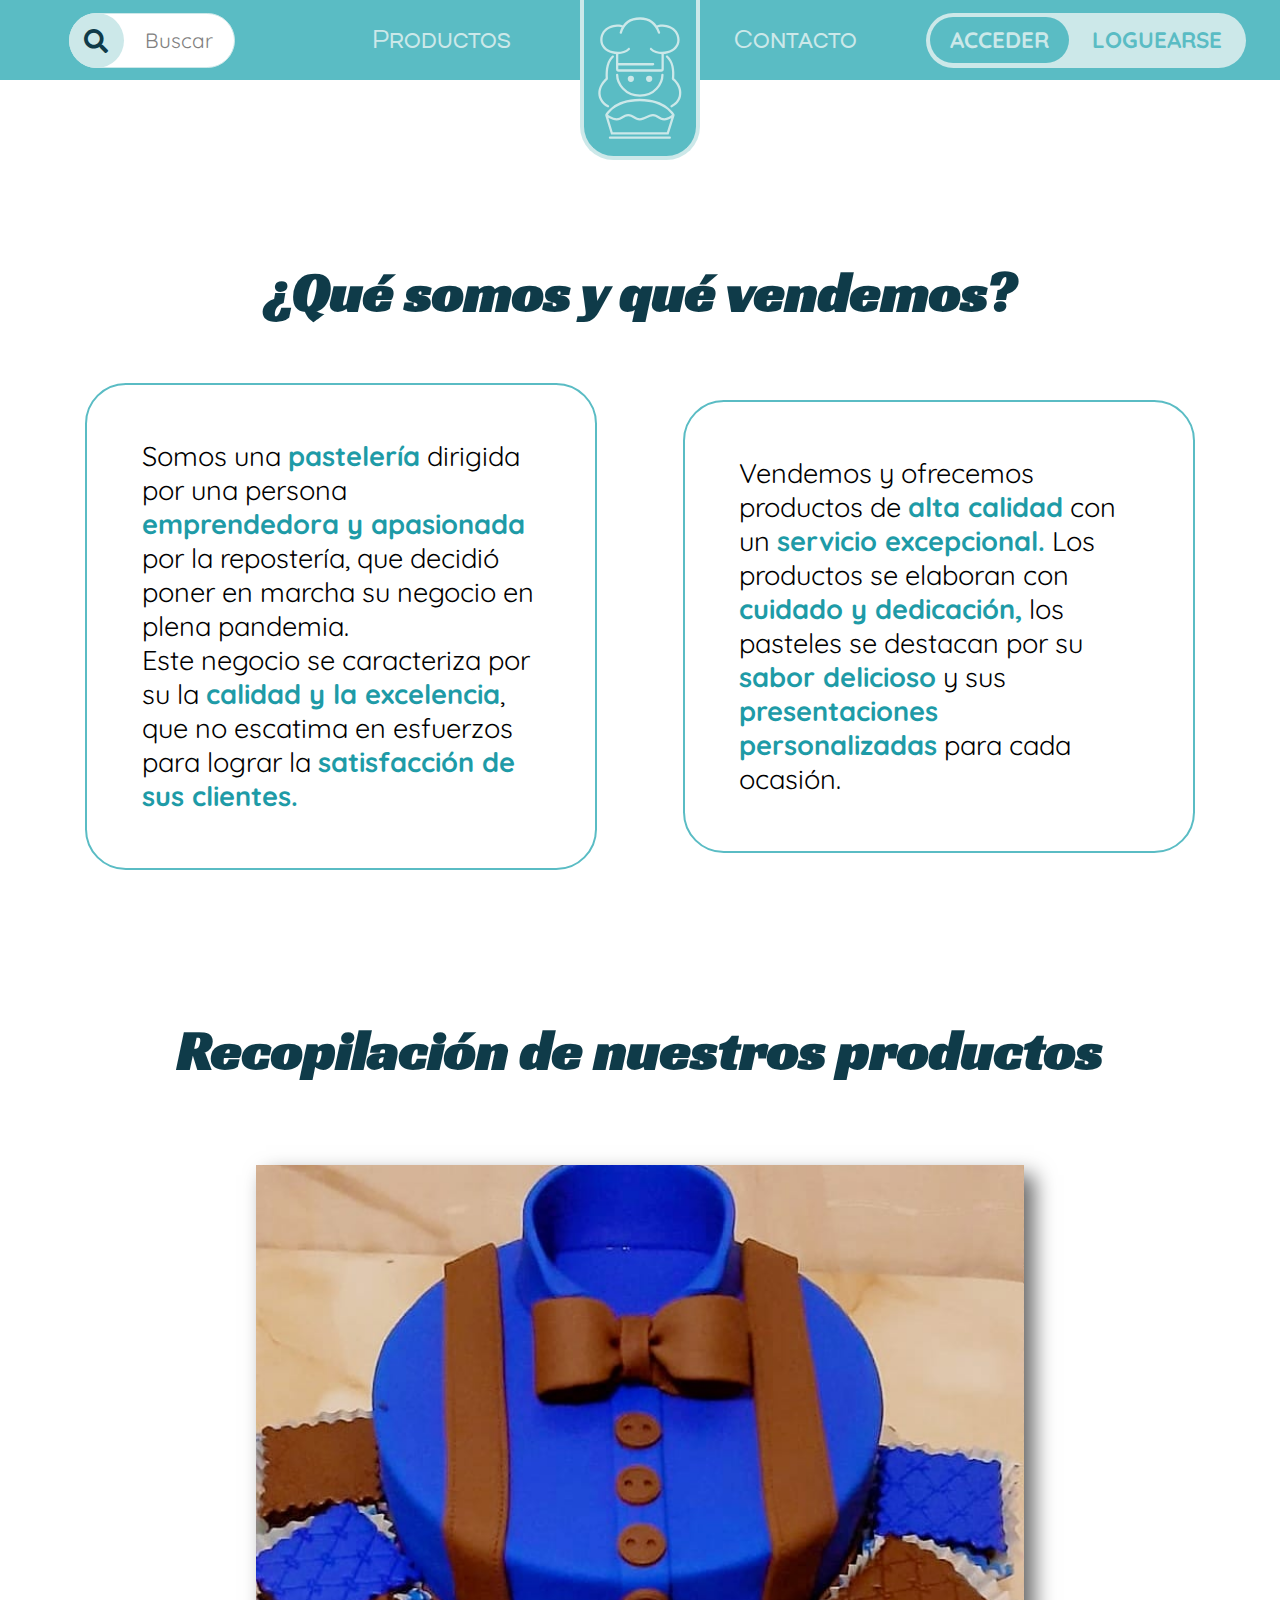
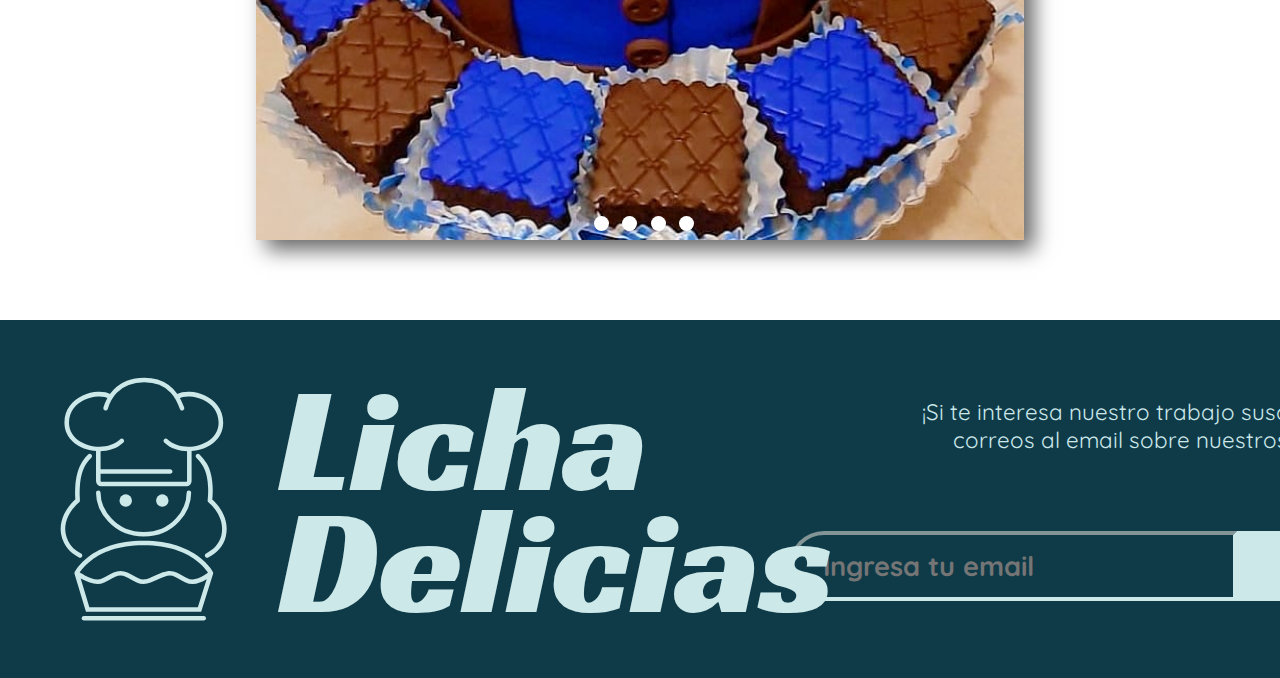
==== index.html @ 84391e74 "Se agrega el Proyecto" ====
<!DOCTYPE html>
<html>
<head>
	<meta charset="utf-8">
    <meta http-equiv="X-UA-Compatible" content="IE=edge">	
    <meta name="viewport" content="width=device-width, initial-scale=1.0">
    <title>Licha Delicias</title>
	<link rel="stylesheet" type="text/css" href="style.css">
    <link rel="preconnect" href="https://fonts.googleapis.com">
    <link rel="preconnect" href="https://fonts.gstatic.com" crossorigin>
    <link href="https://fonts.googleapis.com/css2?family=Questrial&family=Quicksand:wght@300&family=Racing+Sans+One&display=swap" rel="stylesheet">
    <link rel="stylesheet" href="https://use.fontawesome.com/releases/v5.6.3/css/all.css">
    <link rel="icon" type="image/png" href="logo.ico">
</head>

<body>

	<header>
		<nav>
            <div class="buscador">
                <input type="text" placeholder="Buscar">
                <div class="btn">
                    <i class="fa fa-search"></i>
                </div>
            </div>
            <a href="productos.html">Productos</a>
		</nav>
		
        <a href="index.html">
		    <div class="cont-logo">
                <img src="logo.svg">
            </div>
        </a>
		
		<nav>
			<a href="contacto.html">Contacto</a>
            <div id="user">
                <button class="acc">ACCEDER</button>
                <button class="log">LOGUEARSE</button>
            </div>
		</nav>		
	</header>





    <main>
        <section id="a-bloque">
            <h2>¿Qué somos y qué vendemos?</h2>
            
            <div class="ab-p">

                <div class="a-p">
                    <p>Somos una <span class="color-acento">pastelería</span> dirigida por una persona <span class="color-acento">emprendedora y apasionada</span> por la repostería, que decidió poner en marcha su negocio en plena pandemia.<br>Este negocio se caracteriza por su la <span class="color-acento">calidad y la excelencia</span>, que no escatima en esfuerzos para lograr la <span class="color-acento">satisfacción de sus clientes.</span></p>
                </div>
                <div class="b-p">
                    <p>Vendemos y ofrecemos productos de <span class="color-acento">alta calidad</span> con un <span class="color-acento">servicio excepcional.</span> Los productos se elaboran con <span class="color-acento">cuidado y dedicación,</span> los pasteles se destacan por su <span class="color-acento">sabor delicioso</span> y sus <span class="color-acento">presentaciones personalizadas</span> para cada ocasión.</p>
                </div>
            </div>

        </section>
    </main>

    <h2>Recopilación de nuestros productos</h2>

    <section class="container">
        <div class="wrapper">
            <div class="wrapper-holder">
                <div id="slider-img-1"></div>
                <div id="slider-img-2"></div>
                <div id="slider-img-3"></div>
                <div id="slider-img-4"></div>
            </div>
        </div>
        <div class="button-holder">
            <a href="#slider-img-1" class="button"></a>
            <a href="#slider-img-2" class="button"></a>
            <a href="#slider-img-3" class="button"></a>
            <a href="#slider-img-4" class="button"></a>
        </div>
    </section>


    <footer>
        <div class="foot-left">
            <img src="logo.svg">
            <p>Licha<br>Delicias</p>
        </div>


        <div class="foot_right">
            <p>¡Si te interesa nuestro trabajo suscríbete y te llegarán<br>correos al email sobre nuestros nuevos productos!</p>
           
            <div class="foot-sub">
                <form action="">
                    <input type="text" placeholder="Ingresa tu email"> 
                    <button type="submit">Suscribirse</button>
                </form>
            </div>
        </div>
        

    </footer>




</body>
</html>
---- style.css ----
*{
    margin: 0;
    padding: 0;
    box-sizing: border-box;
    font-family: Quicksand;

}

.color-acento{
    color:#1e9ba7;
    font-weight: bold;
}

header{
	height: 10em;
	width: 100%;
    margin-bottom: 6em;
    display: flex;
}

nav{
    height: 5em;
    width: 59em;
    display: flex;
    justify-content: space-around;
    align-items: center;
    background: #5ABCC4;
    position: relative;
}

nav a{
    text-decoration: none;
    color: #CCE8E9;
    font-family: Questrial;
    font-size: 1.7em;
    font-variant: small-caps;
}

nav a:hover{
    color: #0F3B49;
    font-weight: bold;

}

header #user{
    height: 55px;
    width: 20em;
    border-radius: 30px;
    background: #CCE8E9;
    display: flex;
    justify-content: space-between;
    align-items: center;
}

header .acc{
    border-radius: 30px;
    font-weight: bold;
    border-style: none;
    background: #5ABCC4;
    color: #CCE8E9;
    font-size: 1.4em;
    margin-left: 4px;
    padding: 9px 20px;
    cursor: pointer;
}

header .log{
    border-radius: 30px;
    font-weight: bold;
    border-style: none;
    background: none;
    color: #5ABCC4;
    font-size: 1.4em;
    margin-right: 4px;
    padding: 9px 20px;
    cursor: pointer;
}

header .acc:hover{
    background-color: #0F3B49;
}

header .log:hover{
    background-color: #0F3B49;
    color: #CCE8E9;
}


.buscador{
    height: 5em;
    display: flex;
    align-items: center;
}

.buscador input{
    position: relative;
    outline: none;
    box-sizing: border-box;
    height: 55px;
    width: 8em;
    padding: 0 20px 0 75px;
    color: #000;
    border-radius: 50px;
    font-size: 1.3em;
    border: 1px solid #CCE8E9;
    transition: all .7s ease;
}

.buscador ::placeholder{
    color: gray;
}

.buscador .btn{
    position: absolute;
    width: 55px;
    height: 55px;
    background: #CCE8E9;
    border-radius: 50%;
    text-align: center;
    cursor: pointer;
    transition: .5s;
}

.buscador .btn i{
    font-size: 1.5em;
    color: #0F3B49;
    line-height: 57px;
    transition: all .7s ease;
}

.buscador:hover input{
    width: 15em;
}

.buscador:hover i{
    transform: rotate(-360deg);
}

.buscador .btn:hover{
    background: #0F3B49;
}

.buscador .btn i:hover{
    color: #CCE8E9;
}

.cont-logo{
	height: 10em;
	width: 7.5em;
    display: flex;
	background: #5ABCC4;
	border-left: 0.25em solid #CCE8E9;
    border-right: 0.25em solid #CCE8E9;
	border-bottom: 0.25em solid #CCE8E9;
    align-items: center;
    justify-content: center;
	border-bottom-left-radius: 2.1em;
	border-bottom-right-radius: 2.1em;
	position: relative;
}

.cont-logo img{
	width: 5.5em;
}



footer{
    background-color: #0F3B49;
    padding-left: 3.5em;
    padding-right: 3.5em;
    align-items: center;
    justify-content: space-between;
    display: flex;
}

.foot-left{
    display: flex;
    width: 41em;
    align-items: center;
}

.foot-left img{
    width: 11em;
}

.foot-left p{
    color: rgb(204, 232, 233);
    font-family: "Racing Sans One";
    font-size: 9.5rem;
    line-height: 0.8;
    position: relative;
    left: 0.3em;
}

footer .foot_right{
    justify-content: center;
    align-items: center;
    flex-direction: column;
  
}

footer .foot_right p{
    text-align: right;
    font-size: 1.4em;
    color: #CCE8E9;
    position: relative;
    padding-top: 3.5em;
}

.foot-sub{
    padding: 4.8em;
    padding-right: 0;
}

footer form{
    width: 700px;
    height: 70px;
    display: flex;
}

footer form input{
    flex: 1;
    outline: none;
    border-width: 4px;
    border-color: #CCE8E9;
    background-color: #0F3B49;
    border-top-left-radius: 50px;
    border-bottom-left-radius: 50px;
    text-align: left;
    padding-left: 30px;
    font-size: 1.7em;
    font-weight: bold;
    color: white;
}

footer form button{
    background-color: #CCE8E9;
    border-top-right-radius: 50px;
    border-bottom-right-radius: 50px;
    padding: 10px 50px;
    border: none;
    outline: none;
    color: #0F3B49;
    font-size: 1.7em;
    font-weight: bold;
    letter-spacing: 1px;
    cursor: pointer;
}








#a-bloque{
    align-items: center;
}

h2{
    width: 100%;
    font-family: Racing Sans One;
    font-size: 3.5em;
    color: #0F3B49;
    text-align: center;
    margin-bottom: 1em;
}

#a-bloque .ab-p{
    width: 100%;
    display: flex;
    padding-bottom: 9em;
    align-items: center;
    justify-content: space-evenly;
}

#a-bloque .a-p{
    font-size: 1.7em;
    width: 40%;
    border: 0.1em solid #5ABCC4;
    border-radius: 1.5em;
    padding: 2em;
    height: auto;
}

#a-bloque .b-p{
    font-size: 1.7em;
    width: 40%;
    height: auto;
    border: 0.1em solid #5ABCC4;
    border-radius: 1.5em;
    padding: 2em;
    float: right;
}

.container{
    position: relative;
}

.container .wrapper{
    width: 60vw;
    height: 75vh;
    box-shadow: 10px 10px 20px  rgba(0,0,0,0.6);
    margin: 5rem auto;
    overflow: hidden;
}

.container .wrapper-holder{
    display:grid;
    grid-template-columns: repeat(4,100%);
    height: 100%;
    width: 100%;
    animation: slider 30s ease-in-out infinite alternate;
}

.button:hover{
    box-shadow: 0px 0px 7px 4px rgba(34, 51, 211, 0.781);
}

.container #slider-img-1{
    background-image: url(/img-svg/01.jpg);
    background-position: center;
    background-repeat: no-repeat;
    background-size: cover;
}

.container #slider-img-2{
    background-image: url(/img-svg/02.jpg);
    background-position: center;
    background-repeat: no-repeat;
    background-size: cover;
}
.container #slider-img-3{
    background-image: url(/img-svg/03.jpg);
    background-position: center;
    background-repeat: no-repeat;
    background-size: cover;
}
.container #slider-img-4{
    background-image: url(/img-svg/04.jpg);
    background-position: center;
    background-repeat: no-repeat;
    background-size: cover;
}

.container .button-holder .button{
    background-color: rgb(255, 255, 255);
    width: 15px;
    height: 15px;
    border-radius: 15px;
    display: inline-block;
    margin: .3rem;
}

.container .button-holder{
    position: absolute;
    left: 46%;
    bottom: 0%;
}

@keyframes slider{
    0%{transform: translateX(0%);}
    10%{transform: translateX(-100%);}
    20%{transform: translateX(-100%);}
    30%{transform: translateX(-200%);}
    40%{transform: translateX(-200%);}
    50%{transform: translateX(-200%);}
    60%{transform: translateX(-300%);}
    70%{transform: translateX(-300%);}
    80%{transform: translateX(-300%);}
    90%{transform: translateX(0%);}
    100%{transform: translateX(0%);}

}


#box {
    background-color: #5abbc47c; 
    display: flex;
    justify-content: center;
    text-align: center;
    flex-direction: column;
    padding: 5vh;
}

#box .container{
    justify-content: space-between;
    gap: 10vh;
    flex-direction: row;
    justify-content: center;
    display: flex;
    padding: 5vh;
}

.logo-c{
    border-radius: 20vh;
    background-color:white;
    width: 20vh;
    height: 20vh;
    align-items: center;
    justify-content: center;
    display: flex;
    border-style: dashed;
    border-color: rgb(111, 154, 190);
}

.logo-c img{
    width: 10vh;
    filter: invert(75%) sepia(18%) saturate(6353%) hue-rotate(187deg) brightness(88%) contrast(88%);
}

.text-c a{
    background-color: white;
    border-radius: 3vh;
    width: auto;
    padding-inline: 4.5vh;
    padding-top: 2.3vh;
    height: 10vh;
    text-align: center;
    color: #0F3B49;
    display: flex;
    font-size: 2.3em;
    margin: 4vh;
 }
 

#pagos{
    flex-direction: column;
    align-items: center;
    justify-content: center;
    display: flex;
    padding: 8vh;
}

#pagos .a-p{
    font-size: 3.6vh;   
    width: 100vh;
    border: 0.10em solid #5ABCC4;
    border-radius: 1.5em;
    padding: 2em;
    height: auto;
    margin: 5vh;
}

#pagos .a-p img{
    width: 10vh;
}

#pagos .container{
    flex-direction: row;
    display: flex;
    justify-content: center;
    gap: 10vh;
}

.yape{
    flex-direction: column;
    display: flex;
    justify-content: center;
    align-items: center;
}

.logoyape{
    width: 12vh;
}

#productos{
    display: flex;
    flex-direction: column;
    align-items: center;
    justify-content: center;
}


#productos .a-p{
    font-size: 3.6vh;   
    width: 100vh;
    border: 0.10em solid #5ABCC4;
    border-radius: 1.5em;
    padding: 2em;
    height: auto;
    margin: 5vh;
}

#productos .container{
    background-color: #5abbc481;
    padding: 10vh;
    height: auto;
    width: 180vh;
    flex-direction: column;
    display: flex;
    border-radius: 4vh;
    margin: 10vh;
}

#productos .producto{
    flex-direction: row;
    display: flex;
    margin: 4vh;
    gap: 4vh;
}

#productos img{
    width: 60vh;
    border-radius: 4vh;
    box-shadow: 10px 10px 20px  rgba(0,0,0,0.6);
}

.producto-t{
    background-color: white;
    justify-content: center;
    align-items: center;
    display: flex;
    padding:5vh;
    text-align: center;
    border-radius: 4vh;
    box-shadow: 10px 10px 20px  rgba(0,0,0,0.6);
    width:100vh;
}

.producto-t p{
    font-size:8vh ;
}

#productos button{
    font-size: 5vh;
    padding: 2vh;
    background-color: #71b5ca;
    color: white;
    border-radius: 4vh;
    border-width: 0;
    margin-top: 8vh;
}

#productos button:hover{
    background-color: #0f3b4988;
}
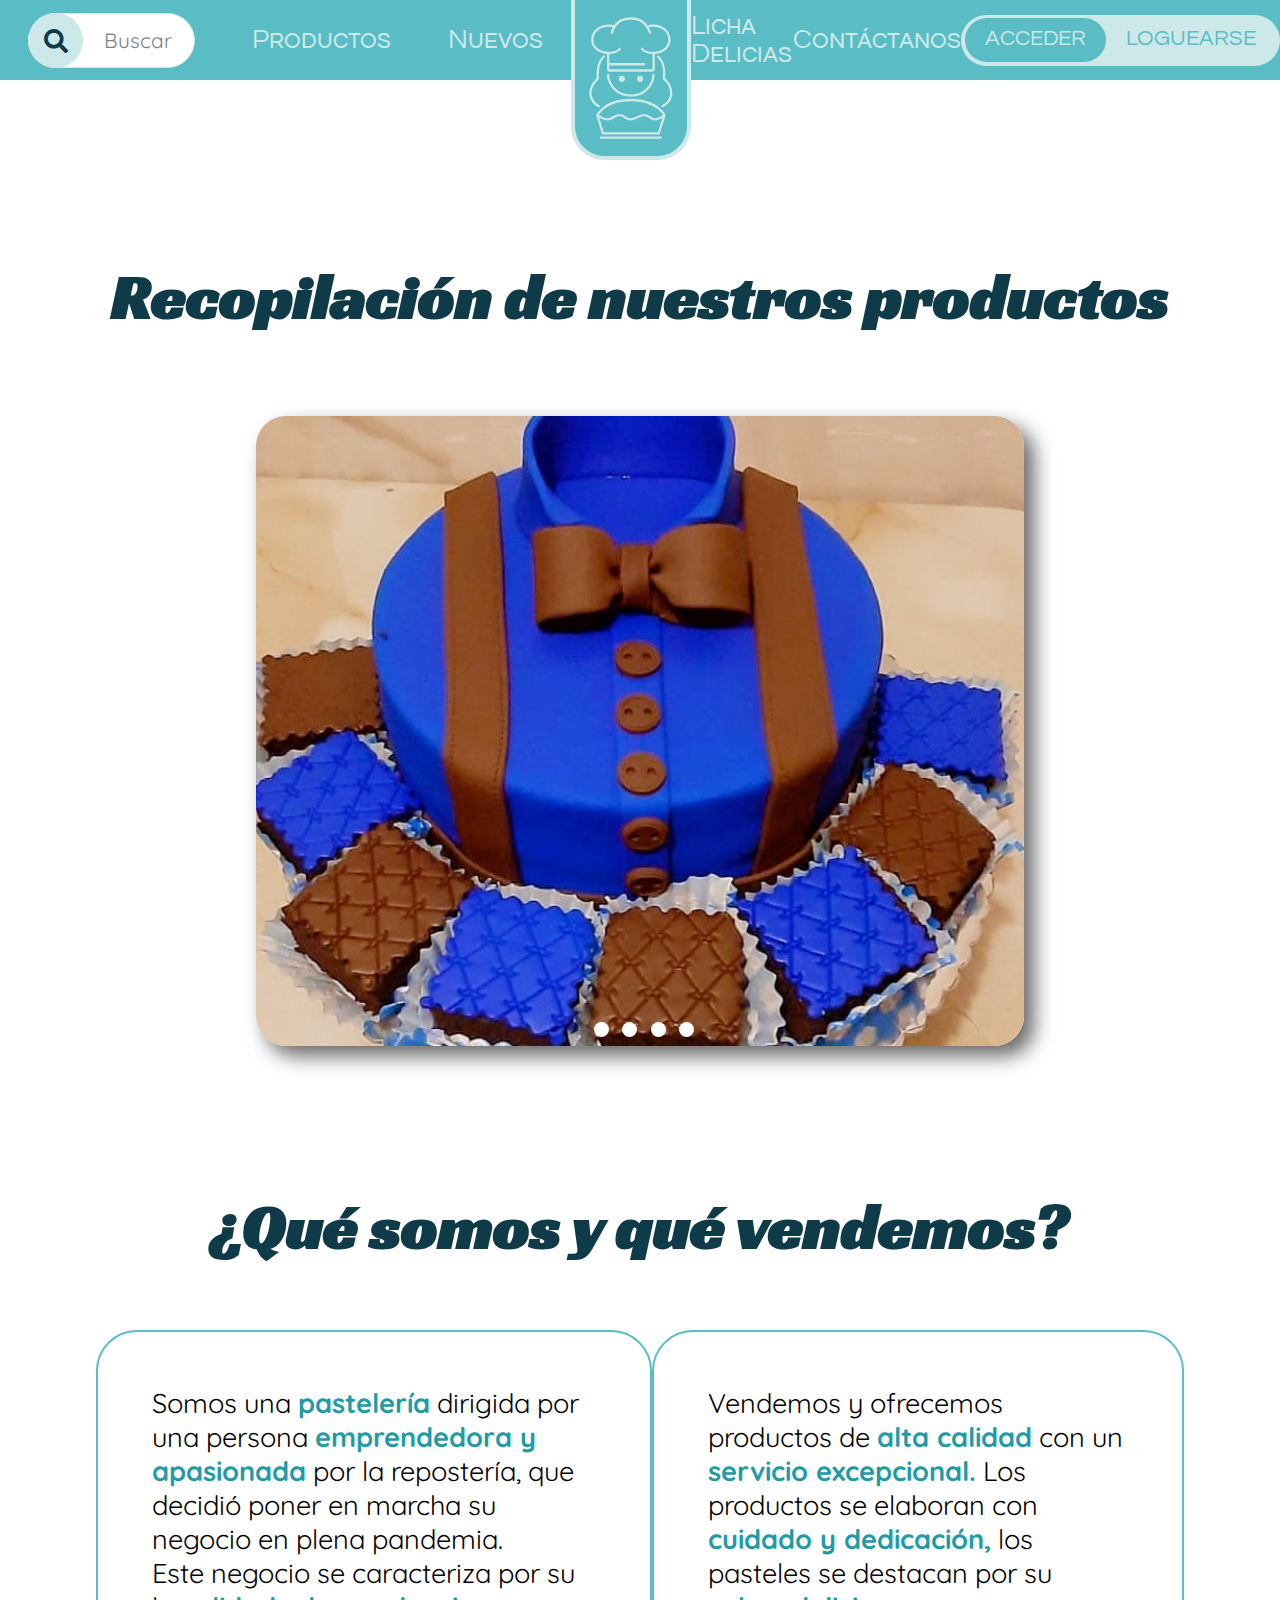
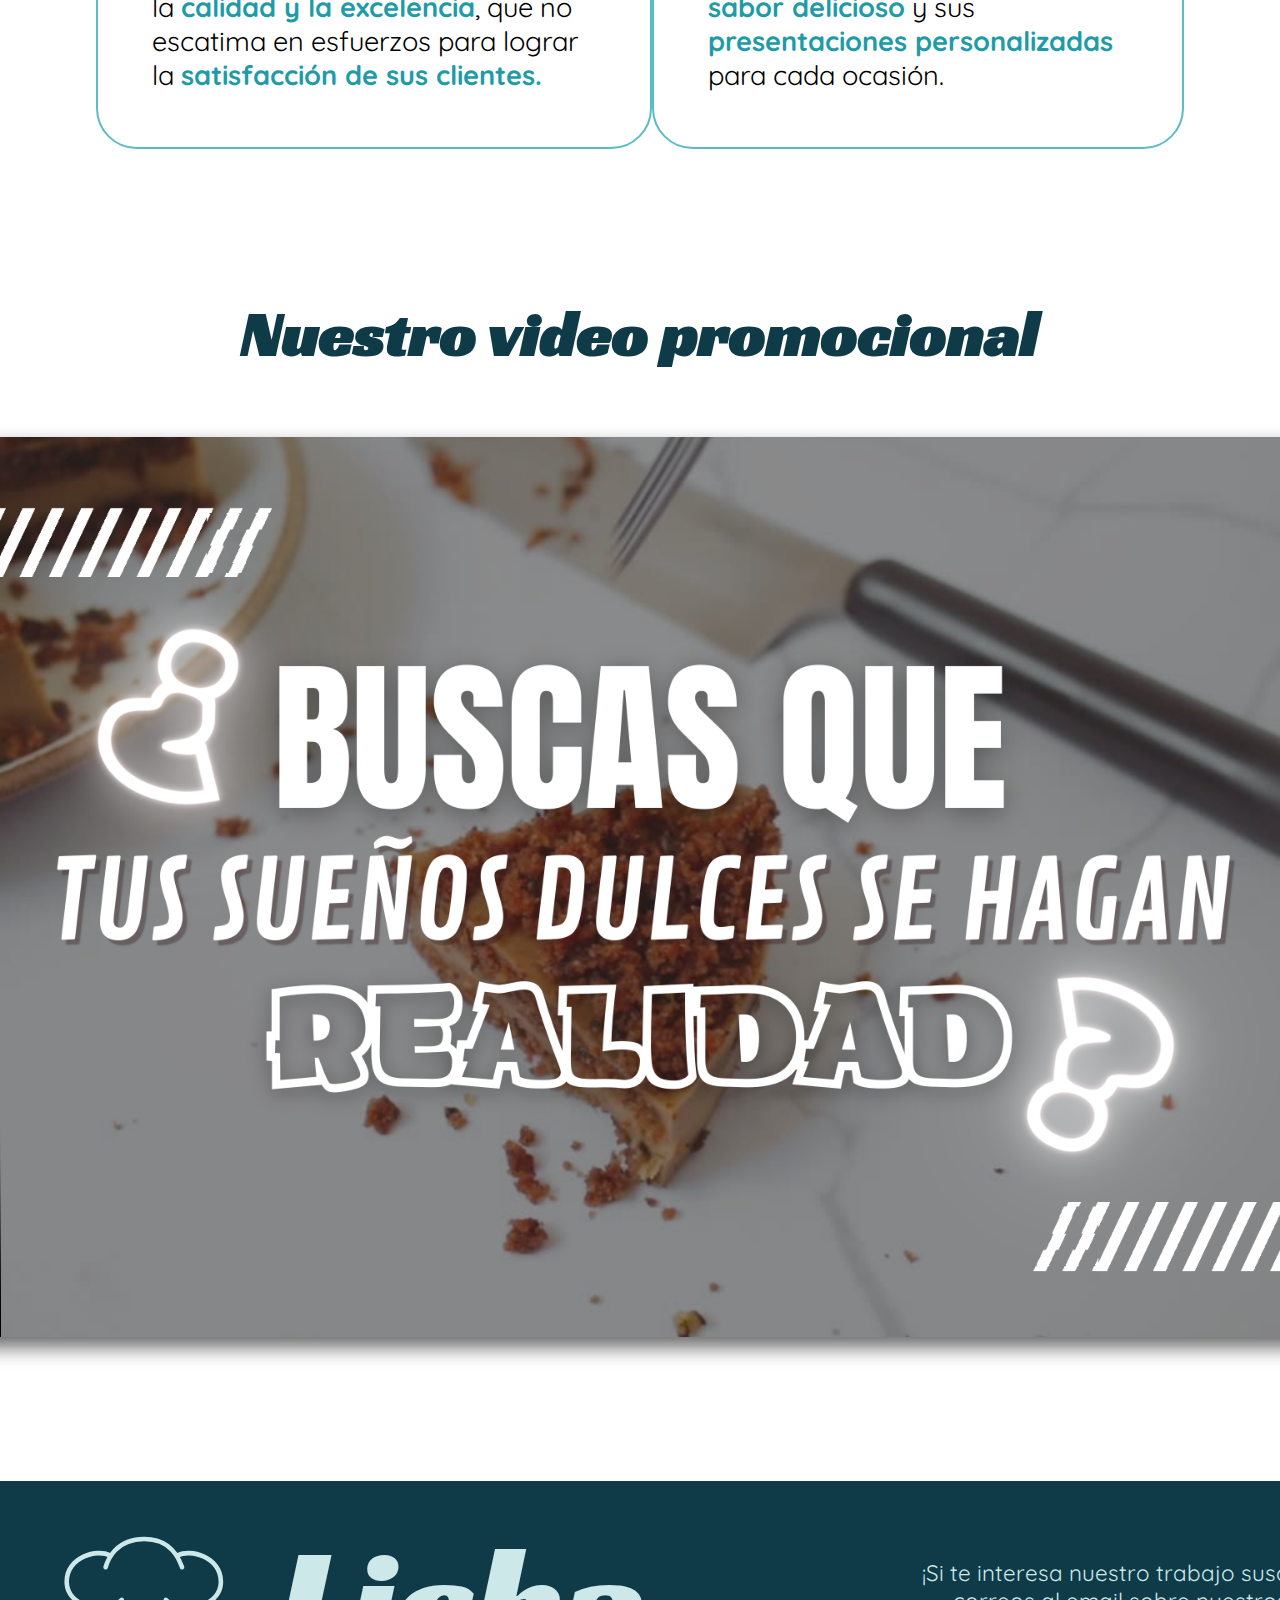
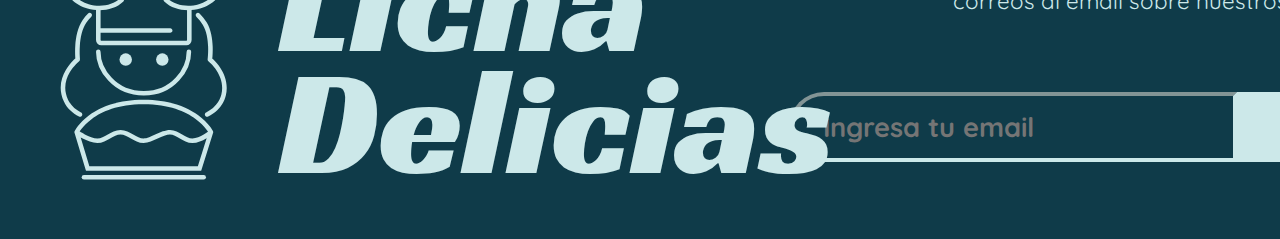
==== commit 67f42f3b: "Promotional Video" ====
--- a/index.html
+++ b/index.html
@@ -24,6 +24,7 @@
                 </div>
             </div>
             <a href="productos.html">Productos</a>
+            <a href="nuevos.html">Nuevos</a>
 		</nav>
 		
         <a href="index.html">
@@ -33,34 +34,17 @@
         </a>
 		
 		<nav>
-			<a href="contacto.html">Contacto</a>
+            <a href="index.html">Licha Delicias</a>
+			<a href="contactanos.html">Contáctanos</a>
             <div id="user">
-                <button class="acc">ACCEDER</button>
-                <button class="log">LOGUEARSE</button>
+                <a class="acc" href="acceder.html">ACCEDER</a>
+                <a class="log" href="loguearse.html">LOGUEARSE</a>
             </div>
 		</nav>		
 	</header>
 
 
 
-
-
-    <main>
-        <section id="a-bloque">
-            <h2>¿Qué somos y qué vendemos?</h2>
-            
-            <div class="ab-p">
-
-                <div class="a-p">
-                    <p>Somos una <span class="color-acento">pastelería</span> dirigida por una persona <span class="color-acento">emprendedora y apasionada</span> por la repostería, que decidió poner en marcha su negocio en plena pandemia.<br>Este negocio se caracteriza por su la <span class="color-acento">calidad y la excelencia</span>, que no escatima en esfuerzos para lograr la <span class="color-acento">satisfacción de sus clientes.</span></p>
-                </div>
-                <div class="b-p">
-                    <p>Vendemos y ofrecemos productos de <span class="color-acento">alta calidad</span> con un <span class="color-acento">servicio excepcional.</span> Los productos se elaboran con <span class="color-acento">cuidado y dedicación,</span> los pasteles se destacan por su <span class="color-acento">sabor delicioso</span> y sus <span class="color-acento">presentaciones personalizadas</span> para cada ocasión.</p>
-                </div>
-            </div>
-
-        </section>
-    </main>
 
     <h2>Recopilación de nuestros productos</h2>
 
@@ -82,9 +66,41 @@
     </section>
 
 
+    <main>
+        <section id="a-bloque">
+            <br>
+            <br>
+            <br>
+            <h2>¿Qué somos y qué vendemos?</h2>
+            
+            <div class="ab-p">
+
+                <div class="a-p">
+                    <p>Somos una <span class="color-acento">pastelería</span> dirigida por una persona <span class="color-acento">emprendedora y apasionada</span> por la repostería, que decidió poner en marcha su negocio en plena pandemia.<br>Este negocio se caracteriza por su la <span class="color-acento">calidad y la excelencia</span>, que no escatima en esfuerzos para lograr la <span class="color-acento">satisfacción de sus clientes.</span></p>
+                </div>
+                <div class="b-p">
+                    <p>Vendemos y ofrecemos productos de <span class="color-acento">alta calidad</span> con un <span class="color-acento">servicio excepcional.</span> Los productos se elaboran con <span class="color-acento">cuidado y dedicación,</span> los pasteles se destacan por su <span class="color-acento">sabor delicioso</span> y sus <span class="color-acento">presentaciones personalizadas</span> para cada ocasión.</p>
+                </div>
+            </div>
+
+        </section>
+    </main>
+
+
+    <h2>Nuestro video promocional</h2>
+        <div class="videopromocional">
+            <video id="videopromocional" src="Licha Delicias-VideoPromocional.mp4" width=1600 controls poster="VideoPromocional_VistaPrevia.png"></video>
+        </div>
+
+
+
+
+
     <footer>
         <div class="foot-left">
-            <img src="logo.svg">
+            <a href="index.html">
+                <img src="logo.svg">                
+            </a>
             <p>Licha<br>Delicias</p>
         </div>
 
@@ -93,8 +109,8 @@
             <p>¡Si te interesa nuestro trabajo suscríbete y te llegarán<br>correos al email sobre nuestros nuevos productos!</p>
            
             <div class="foot-sub">
-                <form action="">
-                    <input type="text" placeholder="Ingresa tu email"> 
+                <form action="kcondorif@ieefaz.edu.pe" method="get">
+                    <input type="email" placeholder="Ingresa tu email"> 
                     <button type="submit">Suscribirse</button>
                 </form>
             </div>
--- a/style.css
+++ b/style.css
@@ -43,7 +43,7 @@
 }
 
 header #user{
-    height: 55px;
+    height: 51px;
     width: 20em;
     border-radius: 30px;
     background: #CCE8E9;
@@ -54,35 +54,40 @@
 
 header .acc{
     border-radius: 30px;
-    font-weight: bold;
     border-style: none;
     background: #5ABCC4;
     color: #CCE8E9;
     font-size: 1.4em;
+    text-align: center;
     margin-left: 4px;
     padding: 9px 20px;
     cursor: pointer;
+    height: 44px;
 }
 
 header .log{
     border-radius: 30px;
-    font-weight: bold;
     border-style: none;
     background: none;
     color: #5ABCC4;
     font-size: 1.4em;
+    text-align: center;
     margin-right: 4px;
     padding: 9px 20px;
     cursor: pointer;
+    height: 44px;
 }
 
 header .acc:hover{
     background-color: #0F3B49;
+    color: aliceblue;
+    font-weight: 100;
 }
 
 header .log:hover{
     background-color: #0F3B49;
     color: #CCE8E9;
+    font-weight: 100;
 }
 
 
@@ -167,8 +172,8 @@
 
 footer{
     background-color: #0F3B49;
-    padding-left: 3.5em;
-    padding-right: 3.5em;
+    padding: 0 3.5em 0 3.5em;
+    margin-top: 9em;
     align-items: center;
     justify-content: space-between;
     display: flex;
@@ -262,23 +267,24 @@
 h2{
     width: 100%;
     font-family: Racing Sans One;
-    font-size: 3.5em;
+    font-size: 4em;
     color: #0F3B49;
     text-align: center;
     margin-bottom: 1em;
+    display: block;
 }
 
 #a-bloque .ab-p{
     width: 100%;
     display: flex;
-    padding-bottom: 9em;
+    padding: 0 6em 9em 6em;
     align-items: center;
     justify-content: space-evenly;
 }
 
 #a-bloque .a-p{
     font-size: 1.7em;
-    width: 40%;
+    width: 23em;
     border: 0.1em solid #5ABCC4;
     border-radius: 1.5em;
     padding: 2em;
@@ -287,7 +293,7 @@
 
 #a-bloque .b-p{
     font-size: 1.7em;
-    width: 40%;
+    width: 22em;
     height: auto;
     border: 0.1em solid #5ABCC4;
     border-radius: 1.5em;
@@ -301,10 +307,11 @@
 
 .container .wrapper{
     width: 60vw;
-    height: 75vh;
+    height: 70vh;
     box-shadow: 10px 10px 20px  rgba(0,0,0,0.6);
     margin: 5rem auto;
     overflow: hidden;
+    border-radius: 30px;
 }
 
 .container .wrapper-holder{
@@ -320,26 +327,26 @@
 }
 
 .container #slider-img-1{
-    background-image: url(/img-svg/01.jpg);
+    background-image: url(01.jpg);
     background-position: center;
     background-repeat: no-repeat;
     background-size: cover;
 }
 
 .container #slider-img-2{
-    background-image: url(/img-svg/02.jpg);
+    background-image: url(02.jpg);
     background-position: center;
     background-repeat: no-repeat;
     background-size: cover;
 }
 .container #slider-img-3{
-    background-image: url(/img-svg/03.jpg);
+    background-image: url(03.jpg);
     background-position: center;
     background-repeat: no-repeat;
     background-size: cover;
 }
 .container #slider-img-4{
-    background-image: url(/img-svg/04.jpg);
+    background-image: url(04.jpg);
     background-position: center;
     background-repeat: no-repeat;
     background-size: cover;
@@ -486,24 +493,26 @@
 
 #productos .container{
     background-color: #5abbc481;
-    padding: 10vh;
+    padding: 4vh;
     height: auto;
-    width: 180vh;
+    width: 158vh;
     flex-direction: column;
     display: flex;
     border-radius: 4vh;
     margin: 10vh;
 }
 
+
 #productos .producto{
     flex-direction: row;
     display: flex;
     margin: 4vh;
     gap: 4vh;
+    height: 90vh;
 }
 
 #productos img{
-    width: 60vh;
+    width: 74vh;
     border-radius: 4vh;
     box-shadow: 10px 10px 20px  rgba(0,0,0,0.6);
 }
@@ -513,27 +522,161 @@
     justify-content: center;
     align-items: center;
     display: flex;
-    padding:5vh;
+    padding: 8vh;
     text-align: center;
     border-radius: 4vh;
+    box-shadow: 10px 10px 20px rgba(0,0,0,0.6);
+    width: 64vh;
+}
+
+.producto-t h2{
+    font-size: 4em;
+    text-align: left;
+    margin-bottom: 1em;
+}
+
+.producto-t #desc{
+    font-size: 2.8em;
+    text-align: left;
+}
+
+.color-acento-soles{
+    font-family: "Racing Sans One";
+    color: #1e9ba7;
+}
+
+.producto-t p{
+    font-size: 8vh;
+    text-align: right;
+    margin-top: 1.5em;
+}
+
+
+#productos-new .container-new{
+    background-color: #5abbc481;
+    padding: 4vh;
+    height: auto;
+    width: 114vh;
+    flex-direction: column-reverse;
+    display: flex;
+    border-radius: 4vh;
+    margin: 0 5vh;
+}
+
+#productos-new .producto-new{
+    flex-direction: row;
+    display: flex;
+    margin: 4vh;
+    gap: 4vh;
+    height: 70vh;    
+}
+
+#productos-new .producto-new img{
+    width: 47vh;
+    border-radius: 4vh;
+    box-shadow: 10px 10px 20px rgba(0,0,0,0.6);
+}
+
+.producto-t-new{
+    background-color: white;
+    justify-content: center;
+    align-items: center;
+    display: flex;
+    padding: 5vh;
+    text-align: left;
+    border-radius: 4vh;
+    box-shadow: 10px 10px 20px rgba(0,0,0,0.6);
+    width: 47vh;
+    font-size: 2em;
+}
+
+.h2-new{
+    width: 100%;
+    font-family: Racing Sans One;
+    font-size: 1.8em;
+    color: #0F3B49;
+    text-align: left;
+    margin-bottom: 1em;
+}
+
+.precio-new{
+    font-size: 1.7em;
+    margin-top: 1em;
+    text-align: right;
+}
+
+#productos-new{
+    display: flex;
+    flex-direction: row;
+    justify-content: center;
+}
+
+
+#fb-title-aside{
+    text-decoration: none;
+    color: #0F3B49;
+    font-family: Questrial;
+    font-size: 1.7em;
+    font-variant: small-caps;
+    margin-bottom: 1em;
+}
+
+.aside{
+    width: 26em;
+    display: flex;
+    flex-direction: column;
+    align-items: center;
+}
+
+.fb-page{
+    width: 20em;
+}
+
+#acceder-form-a{
+    display: flex;
+    width: auto;
+    justify-content: center;
+    align-items: center;
+    flex-direction: column;
+}
+
+
+#acceder-form-b{
+    width: 15em;
+    padding: 2em;
+    font-size: 2rem;
+    height: 16em;
+    border: 3px solid #5ABCC4;
+    border-radius: 20px;
+    display: flex;
+    flex-direction: column;
+    justify-content: center;
+    align-items: center;
+}
+
+#acceder-form-b input{
+    height: 2em;
+    width: 15em;
+    border-radius: 7px;
+    font-size: 0.7em;
+    padding: 0.5em;
+    margin: 0.5em;
+}
+
+#acceder-form-b #email{
+    margin-bottom: 2em;
+}
+
+#acceder-form-b #nameuser{
+    margin-bottom: 2em;
+}
+
+.videopromocional{
+    display: flex;
+    justify-content: center;
+}
+
+#videopromocional{
+    border-radius: 40px;
     box-shadow: 10px 10px 20px  rgba(0,0,0,0.6);
-    width:100vh;
-}
-
-.producto-t p{
-    font-size:8vh ;
-}
-
-#productos button{
-    font-size: 5vh;
-    padding: 2vh;
-    background-color: #71b5ca;
-    color: white;
-    border-radius: 4vh;
-    border-width: 0;
-    margin-top: 8vh;
-}
-
-#productos button:hover{
-    background-color: #0f3b4988;
 }